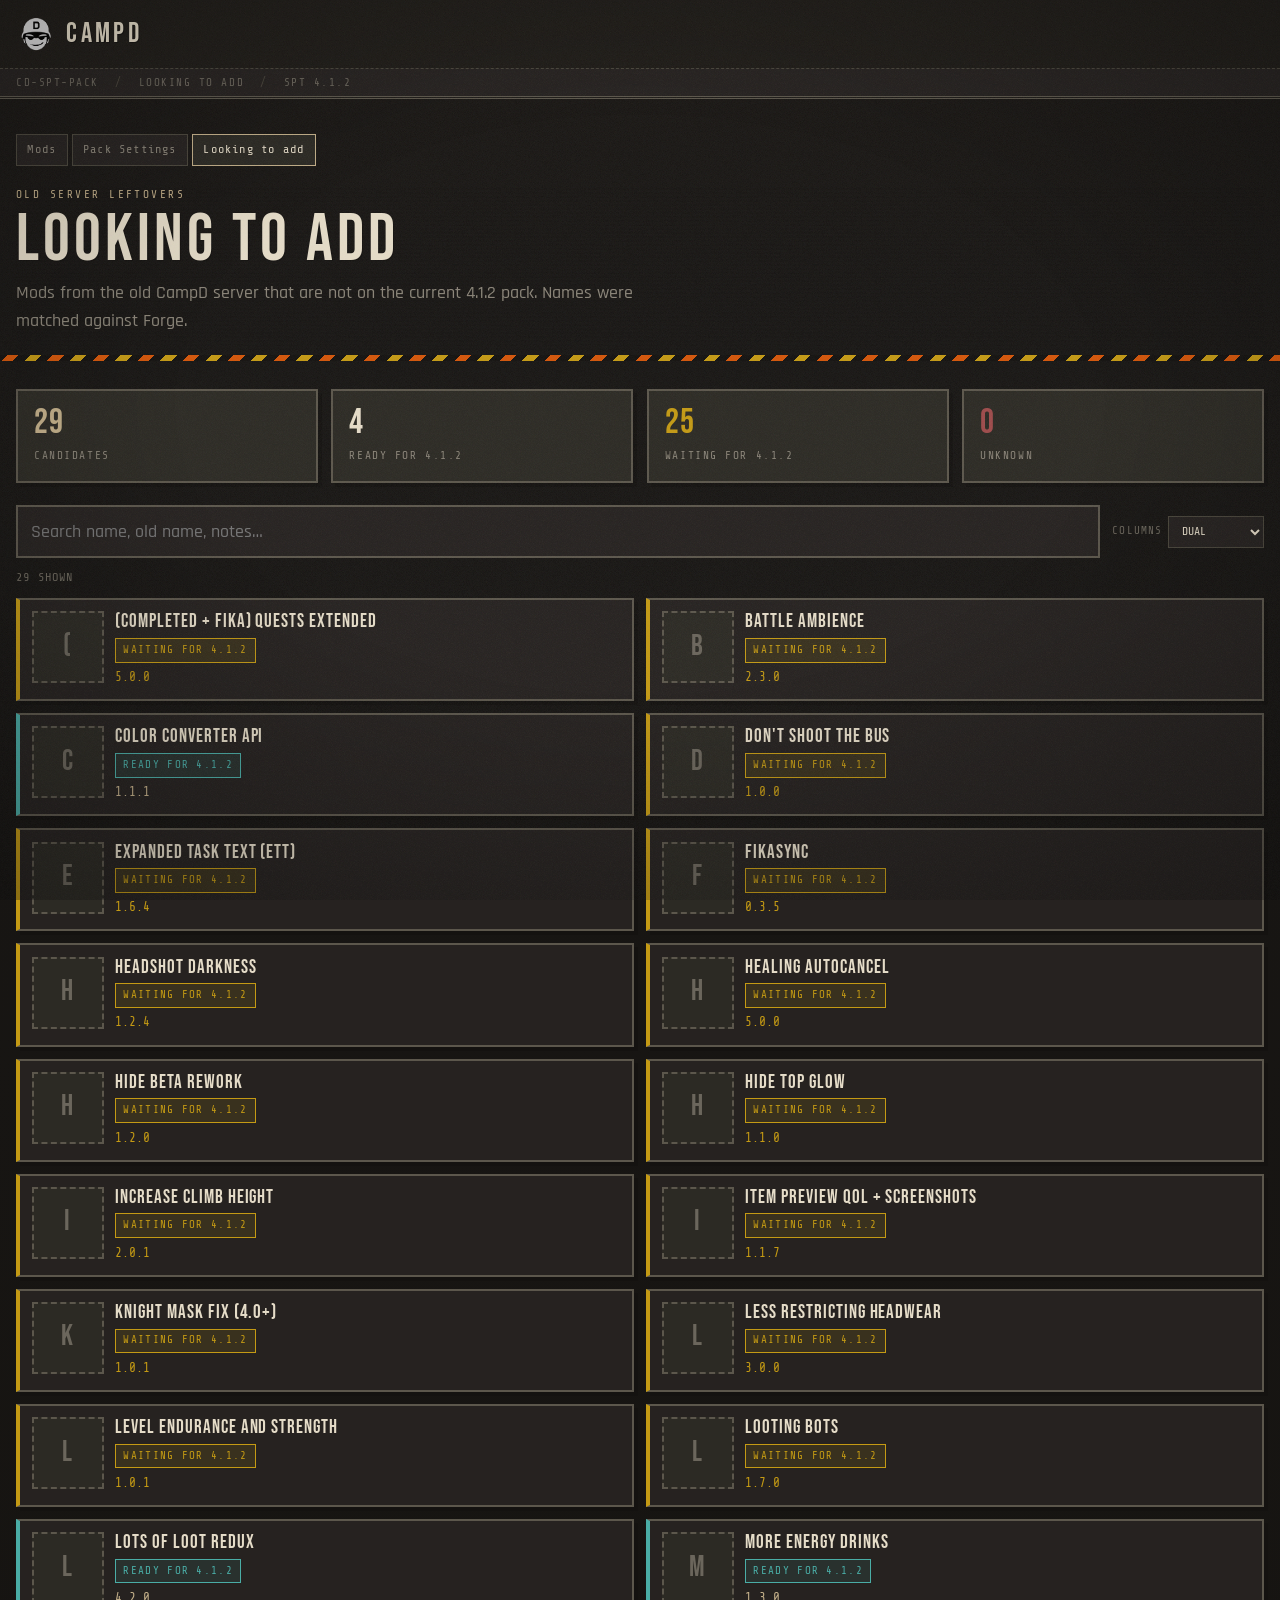
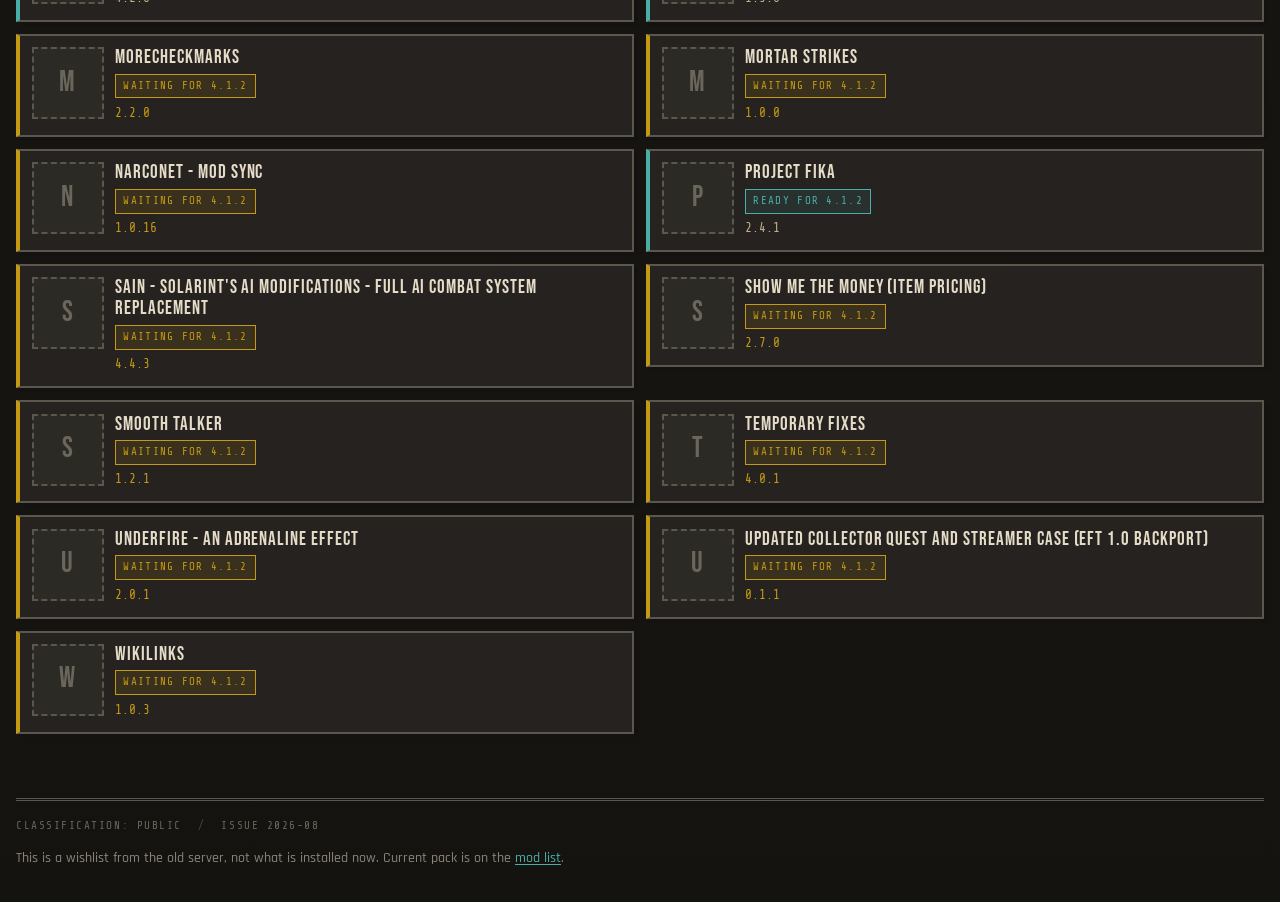
==== looking.html @ bf70bde8 "Add a compatibility-aware wishlist for old server mods." ====
<!DOCTYPE html>
<html lang="en">
  <head>
    <meta charset="utf-8" />
    <meta name="viewport" content="width=device-width, initial-scale=1" />
    <title>CampD SPT Pack — Looking to add</title>
    <meta name="description" content="Old CampD SPT mods that are not on the current 4.1.2 pack, matched against Forge." />
    <link rel="icon" href="assets/favicon.png" type="image/png" />
    <link rel="preconnect" href="https://fonts.googleapis.com" />
    <link rel="preconnect" href="https://fonts.gstatic.com" crossorigin />
    <link
      href="https://fonts.googleapis.com/css2?family=Bebas+Neue&family=Rajdhani:wght@400;500;600;700&family=Share+Tech+Mono&display=swap"
      rel="stylesheet"
    />
    <link rel="stylesheet" href="css/style.css" />
  </head>
  <body>
    <a class="skip-link" href="#main-content">Skip to main content</a>

    <header class="site-header">
      <div class="container header-inner">
        <a class="brand" href="https://campdegen.com/">
          <img class="brand-logo" src="assets/CampD_Logo_White.png" alt="" width="44" height="44" />
          <span class="brand__name">CampD</span>
        </a>
      </div>
      <p class="header-meta doc-meta">
        <span>CD-SPT-PACK</span>
        <span>Looking to add</span>
        <span id="spt-chip">SPT —</span>
      </p>
    </header>

    <main class="page" id="main-content">
      <nav class="pack-nav" aria-label="Pack">
        <a href="index.html">Mods</a>
        <a href="settings.html">Pack Settings</a>
        <a class="is-active" href="looking.html">Looking to add</a>
      </nav>

      <section class="hero">
        <p class="eyebrow">Old server leftovers</p>
        <h1>Looking to add</h1>
        <p class="lede" id="lede">
          Mods from the previous CampD server that are not on the current pack. Forge names were checked against the old list.
        </p>
      </section>

      <section class="stats" id="stats" aria-label="Looking-to-add summary">
        <div class="stat">
          <span class="stat-value" id="stat-total">—</span>
          <span class="stat-label">Candidates</span>
        </div>
        <div class="stat">
          <span class="stat-value is-ok" id="stat-compatible">—</span>
          <span class="stat-label">Ready for 4.1.2</span>
        </div>
        <div class="stat">
          <span class="stat-value is-warn" id="stat-waiting">—</span>
          <span class="stat-label">Waiting for 4.1.2</span>
        </div>
        <div class="stat">
          <span class="stat-value is-muted" id="stat-unknown">—</span>
          <span class="stat-label">Unknown</span>
        </div>
      </section>

      <section class="toolbar" aria-label="Filter looking-to-add mods">
        <label class="search">
          <span class="sr-only">Search looking-to-add mods</span>
          <input id="search" type="search" placeholder="Search name, old name, notes…" autocomplete="off" />
        </label>
        <div class="view-options">
          <label class="view-option">
            <span>Columns</span>
            <select id="columns">
              <option value="1">Single</option>
              <option value="2" selected>Dual</option>
              <option value="3">Triple</option>
            </select>
          </label>
        </div>
      </section>

      <p class="result-count" id="result-count"></p>

      <section id="catalog" class="catalog" data-columns="2" aria-live="polite"></section>
    </main>

    <footer class="foot">
      <p class="foot-meta doc-meta">
        <span>Classification: Public</span>
        <span>Issue 2026-08</span>
      </p>
      <p>This is a wishlist from the old server, not what is installed now. Current pack is on the <a href="index.html">mod list</a>.</p>
    </footer>

    <script src="js/looking.js" type="module"></script>
  </body>
</html>
---- css/style.css ----
@import url("themes/facility.css");
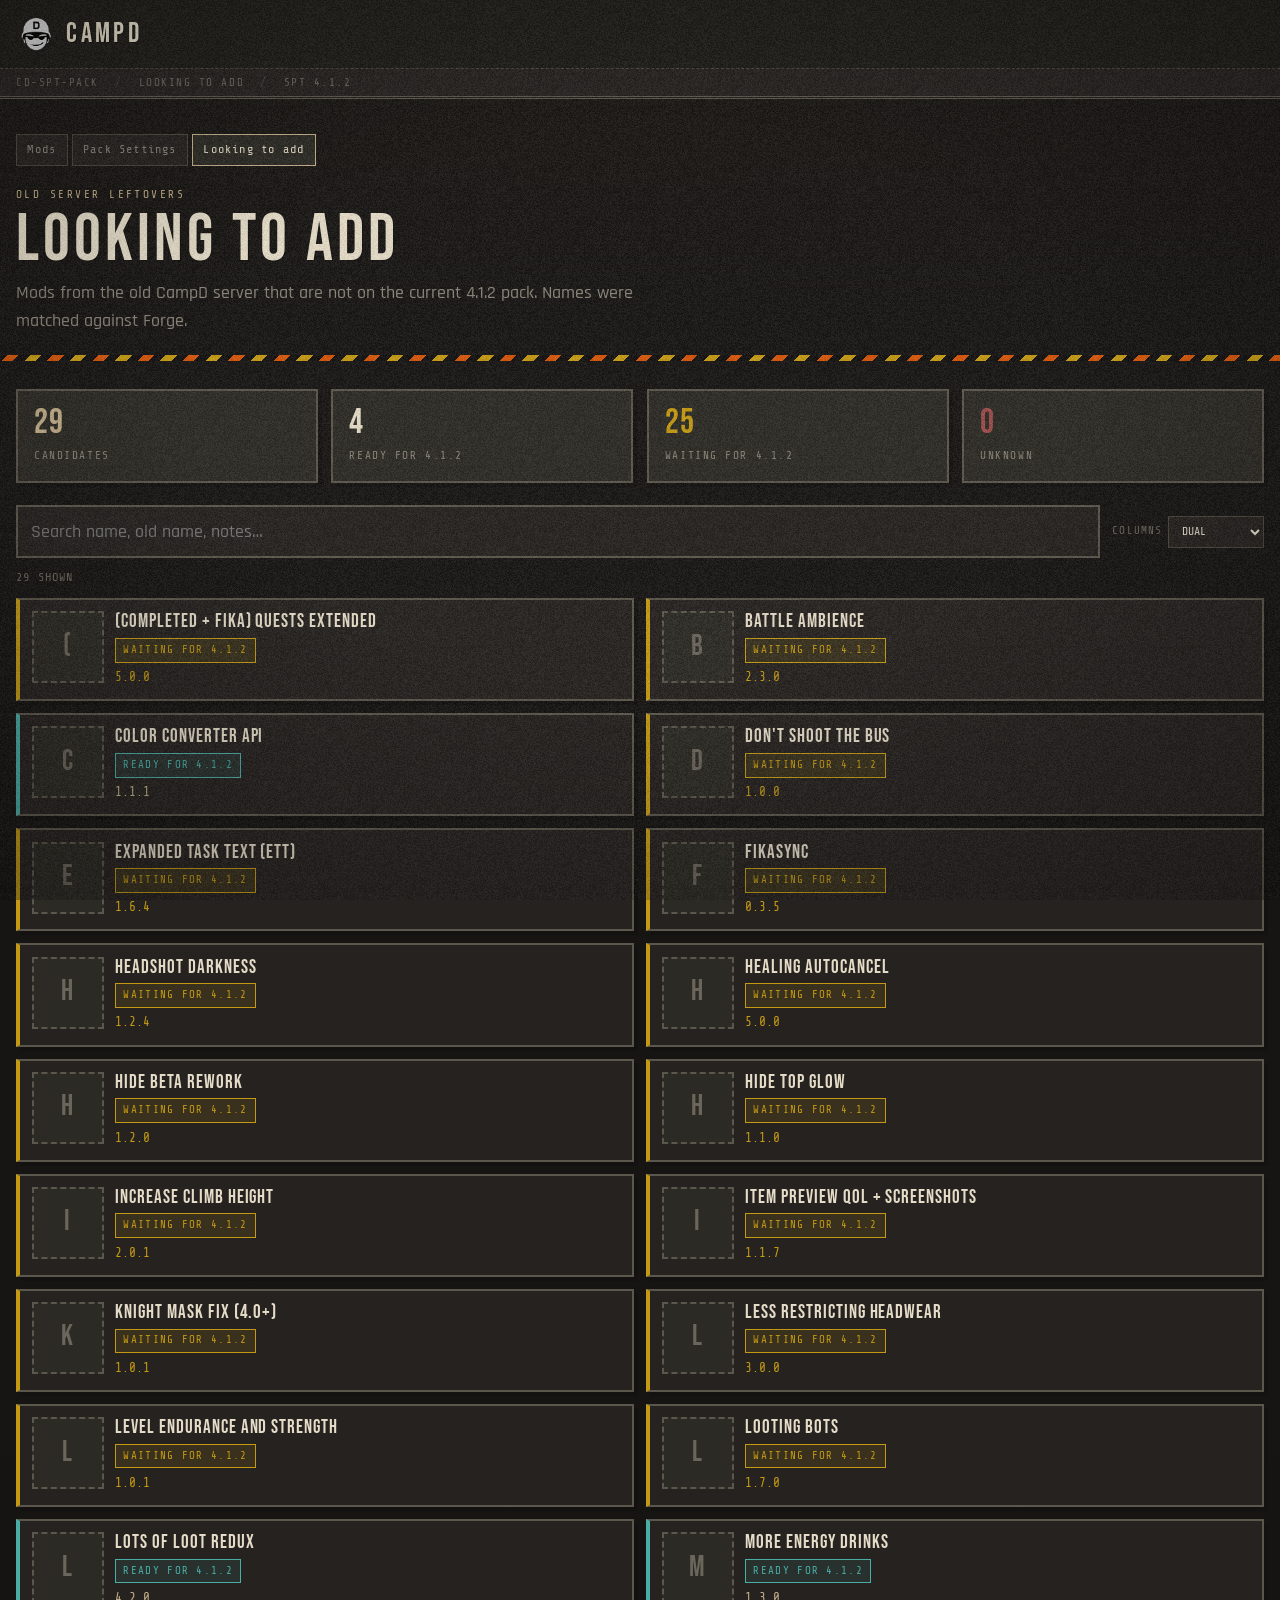
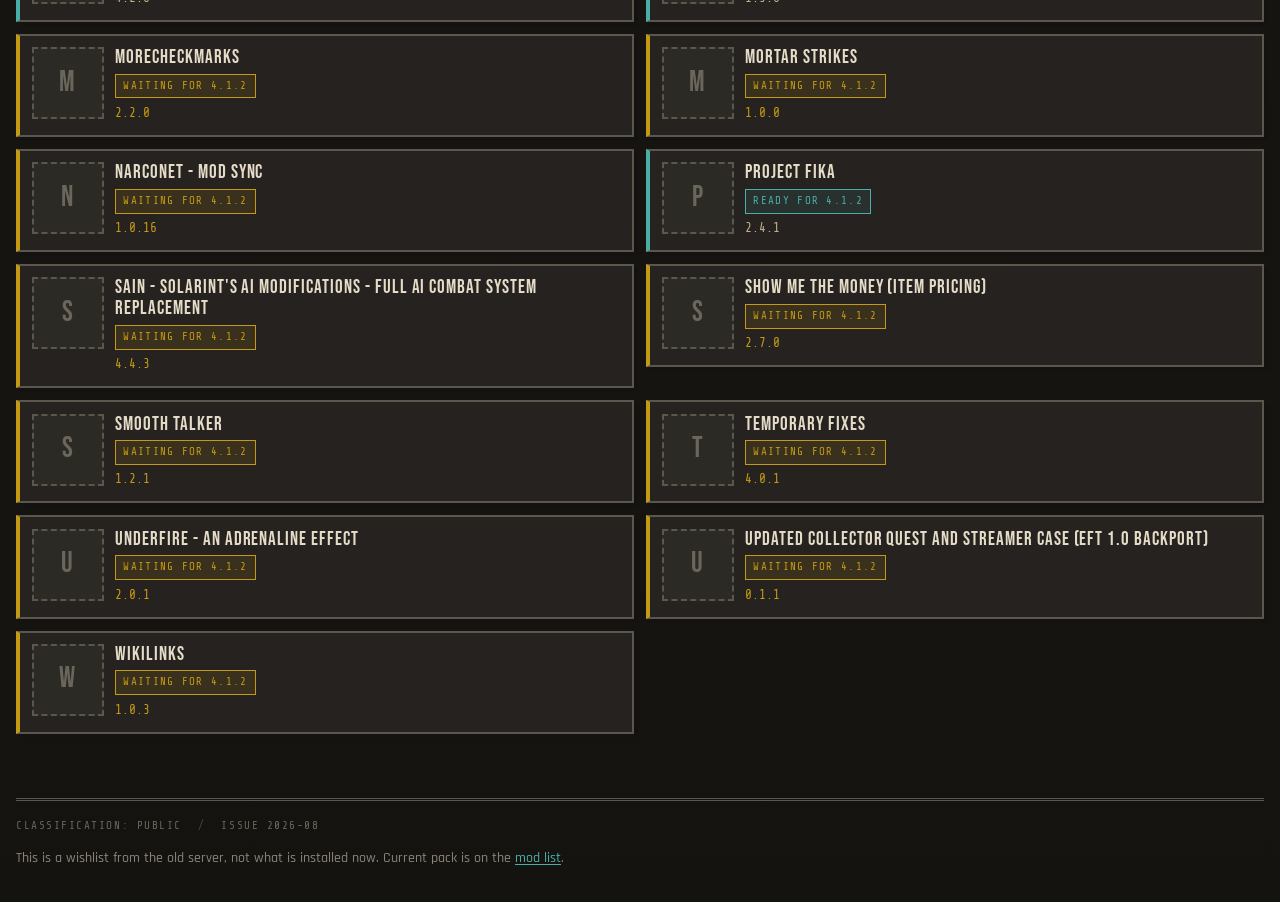
==== commit 7a3fc7e3: "Fix grain/vignette first-paint on pack pages. Replace SVG feTurbulence pseudo-elements with DOM over" ====
--- a/looking.html
+++ b/looking.html
@@ -12,9 +12,11 @@
       href="https://fonts.googleapis.com/css2?family=Bebas+Neue&family=Rajdhani:wght@400;500;600;700&family=Share+Tech+Mono&display=swap"
       rel="stylesheet"
     />
-    <link rel="stylesheet" href="css/style.css" />
+    <link rel="stylesheet" href="css/themes/facility.css" />
   </head>
   <body>
+    <div class="film-grain" aria-hidden="true"></div>
+    <div class="vignette" aria-hidden="true"></div>
     <a class="skip-link" href="#main-content">Skip to main content</a>
 
     <header class="site-header">
--- a/css/themes/facility.css
+++ b/css/themes/facility.css
@@ -0,0 +1,823 @@
+/* CampD facility theme — tokens from reference_data/colors.md / campdegen.com.
+   Pack HTML links this file directly to avoid an @import request chain. */
+
+:root {
+  /* Match campdegen.com css/styles.css aged palette (not the digital-native colors.md table). */
+  --bg-base: #181614;
+  --bg-paper: #1f1c18;
+  --bg-elevated: #262220;
+  --bg-panel: #2c2a24;
+  --text-primary: #e5dcc8;
+  --text-muted: #8a8478;
+  --text-faded: #6b665c;
+  --border: #4a463c;
+  --border-heavy: #5c574c;
+  --accent-warm: #c4b08a;
+  --accent-cta: #d4560a;
+  --accent-cta-hover: #c49a14;
+  --accent-link: #4aada6;
+  --accent-secondary: #3a5580;
+  --accent-danger: #9e4b4b;
+  --accent-highlight: #c49a14;
+  --ink: #141210;
+
+  --font-body: "Rajdhani", "Segoe UI", sans-serif;
+  --font-heading: "Bebas Neue", "Rajdhani", sans-serif;
+  --font-mono: "Share Tech Mono", "Courier New", monospace;
+
+  --max-width: 80rem;
+  --header-height: 4.25rem;
+  --shadow-print: 4px 4px 0 var(--ink);
+}
+
+*,
+*::before,
+*::after {
+  box-sizing: border-box;
+}
+
+html {
+  scroll-behavior: smooth;
+  color-scheme: dark;
+}
+
+body {
+  margin: 0;
+  min-height: 100vh;
+  background-color: var(--bg-base);
+  color: var(--text-primary);
+  font-family: var(--font-body);
+  font-size: 1.125rem;
+  font-weight: 500;
+  line-height: 1.55;
+  background-image: linear-gradient(180deg, #1a1714 0%, var(--bg-base) 12%, #151310 100%);
+}
+
+/* Film grain + vignette (analog wear).
+   Real overlay nodes + a PNG tile — SVG feTurbulence in a data-URI
+   often skips first paint in Chromium, leaving a cooler/bluer page
+   until refresh. Do not restore that SVG filter overlay. */
+.film-grain,
+.vignette {
+  position: fixed;
+  inset: 0;
+  pointer-events: none;
+  z-index: 9999;
+}
+
+.film-grain {
+  opacity: 0.07;
+  background-image: url("../../assets/grain.png");
+  background-repeat: repeat;
+  background-size: 180px 180px;
+}
+
+.vignette {
+  background: radial-gradient(
+    ellipse 90% 80% at 50% 45%,
+    transparent 40%,
+    rgba(0, 0, 0, 0.55) 100%
+  );
+  opacity: 0.65;
+}
+
+img {
+  max-width: 100%;
+  height: auto;
+  display: block;
+}
+
+a {
+  color: var(--accent-link);
+  text-decoration: underline;
+  text-decoration-thickness: 1px;
+  text-underline-offset: 0.15em;
+}
+
+a:hover {
+  color: var(--accent-warm);
+}
+
+a:focus-visible {
+  outline: 2px dashed var(--accent-highlight);
+  outline-offset: 3px;
+}
+
+code {
+  font-family: var(--font-mono);
+  font-size: 0.85em;
+  color: var(--text-primary);
+}
+
+.sr-only {
+  position: absolute;
+  width: 1px;
+  height: 1px;
+  padding: 0;
+  margin: -1px;
+  overflow: hidden;
+  clip: rect(0, 0, 0, 0);
+  border: 0;
+}
+
+.skip-link {
+  position: absolute;
+  left: -9999px;
+  top: 0;
+  z-index: 10001;
+  padding: 0.6rem 1rem;
+  background: var(--accent-cta);
+  color: var(--ink);
+  font-family: var(--font-mono);
+  font-size: 0.75rem;
+  text-decoration: none;
+  letter-spacing: 0.1em;
+  border: 2px solid var(--ink);
+  box-shadow: var(--shadow-print);
+}
+
+.skip-link:focus {
+  left: 1rem;
+  top: 1rem;
+}
+
+.container {
+  width: min(100% - 2rem, var(--max-width));
+  margin-inline: auto;
+}
+
+.site-header {
+  position: relative;
+  z-index: 100;
+  background: var(--bg-paper);
+  border-bottom: 3px double var(--border-heavy);
+}
+
+.header-inner {
+  display: flex;
+  align-items: center;
+  justify-content: space-between;
+  gap: 1rem;
+  min-height: var(--header-height);
+  padding-block: 0.4rem;
+}
+
+.header-meta {
+  padding: 0.3rem 1rem;
+  border-top: 1px dashed var(--border);
+  background: var(--bg-elevated);
+}
+
+.brand {
+  display: flex;
+  align-items: center;
+  gap: 0.65rem;
+  color: var(--text-primary);
+  text-decoration: none;
+  font-family: var(--font-heading);
+  font-size: 1.75rem;
+  font-weight: 400;
+  letter-spacing: 0.12em;
+  line-height: 1;
+  text-shadow: 1px 1px 0 var(--ink);
+}
+
+.brand:hover {
+  color: var(--accent-warm);
+  text-decoration: none;
+}
+
+.brand-logo {
+  width: 2.5rem;
+  height: 2.5rem;
+  object-fit: contain;
+  filter: contrast(1.05) brightness(0.92);
+  opacity: 0.92;
+}
+
+.pack-nav {
+  display: flex;
+  flex-wrap: wrap;
+  gap: 0.5rem 0.25rem;
+  margin: 0 0 1.25rem;
+}
+
+.pack-nav a {
+  display: block;
+  padding: 0.35rem 0.65rem;
+  color: var(--text-muted);
+  text-decoration: none;
+  font-family: var(--font-mono);
+  font-size: 0.75rem;
+  letter-spacing: 0.1em;
+  border: 1px solid var(--border);
+  background: var(--bg-elevated);
+}
+
+.pack-nav a:hover,
+.pack-nav a:focus-visible,
+.pack-nav a.is-active {
+  color: var(--text-primary);
+  text-decoration: none;
+  border-color: var(--accent-warm);
+  background: var(--bg-panel);
+}
+
+.doc-meta {
+  display: flex;
+  flex-wrap: wrap;
+  gap: 0.35rem 1rem;
+  margin: 0;
+  font-family: var(--font-mono);
+  font-size: 0.6875rem;
+  letter-spacing: 0.14em;
+  text-transform: uppercase;
+  color: var(--text-faded);
+}
+
+.doc-meta span:not(:last-child)::after {
+  content: "/";
+  margin-left: 1rem;
+  color: var(--border);
+}
+
+.classification {
+  display: inline-block;
+  padding: 0.12rem 0.55rem 0.18rem;
+  font-family: var(--font-mono);
+  font-size: 0.625rem;
+  letter-spacing: 0.18em;
+  text-transform: uppercase;
+  border: 2px solid currentColor;
+  background: color-mix(in srgb, currentColor 8%, transparent);
+  transform: rotate(-1.5deg);
+  box-shadow: 1px 1px 0 var(--ink);
+}
+
+.classification--internal {
+  color: var(--accent-warm);
+}
+
+.classification--field {
+  color: var(--accent-cta);
+}
+
+.page {
+  width: min(var(--max-width), calc(100% - 2rem));
+  margin: 0 auto;
+  padding: 2.2rem 0 4rem;
+}
+
+.hero {
+  position: relative;
+  padding-bottom: 1.4rem;
+  margin-bottom: 1.5rem;
+  border-bottom: 3px double var(--border-heavy);
+}
+
+.hero::before {
+  content: "";
+  position: absolute;
+  inset: 0 auto 6px 0;
+  right: 0;
+  background: repeating-linear-gradient(
+    0deg,
+    transparent,
+    transparent 2px,
+    rgba(0, 0, 0, 0.12) 2px,
+    rgba(0, 0, 0, 0.12) 4px
+  );
+  opacity: 0.35;
+  pointer-events: none;
+}
+
+.hero::after {
+  content: "";
+  position: absolute;
+  bottom: -3px;
+  left: 50%;
+  width: 100vw;
+  height: 6px;
+  margin-left: -50vw;
+  background: repeating-linear-gradient(
+    -45deg,
+    var(--accent-cta),
+    var(--accent-cta) 8px,
+    var(--ink) 8px,
+    var(--ink) 16px,
+    var(--accent-highlight) 16px,
+    var(--accent-highlight) 24px,
+    var(--ink) 24px,
+    var(--ink) 32px
+  );
+}
+
+.hero h1 {
+  position: relative;
+  margin: 0.2rem 0 0.55rem;
+  font-family: var(--font-heading);
+  font-size: clamp(2.6rem, 6vw, 4.2rem);
+  font-weight: 400;
+  letter-spacing: 0.06em;
+  text-transform: uppercase;
+  color: var(--text-primary);
+  line-height: 0.9;
+  text-shadow: 1px 1px 0 var(--ink);
+}
+
+.eyebrow {
+  position: relative;
+  margin: 0 0 0.45rem;
+  font-family: var(--font-mono);
+  font-size: 0.7rem;
+  letter-spacing: 0.22em;
+  text-transform: uppercase;
+  color: var(--accent-warm);
+}
+
+.lede {
+  position: relative;
+  margin: 0;
+  max-width: 42rem;
+  color: var(--text-muted);
+}
+
+.checked {
+  position: relative;
+  margin: 0.85rem 0 0;
+  font-family: var(--font-mono);
+  font-size: 0.75rem;
+  letter-spacing: 0.06em;
+  text-transform: uppercase;
+  color: var(--text-faded);
+}
+
+.stats {
+  display: grid;
+  grid-template-columns: repeat(4, 1fr);
+  gap: 0.85rem;
+  margin: 1.75rem 0 1.4rem;
+}
+
+.stat {
+  padding: 0.9rem 1rem 0.8rem;
+  background: var(--bg-panel);
+  border: 2px solid var(--border-heavy);
+  box-shadow: var(--shadow-print);
+}
+
+.stat-value {
+  display: block;
+  font-family: var(--font-heading);
+  font-size: 2.2rem;
+  font-weight: 400;
+  line-height: 1;
+  letter-spacing: 0.04em;
+  color: var(--accent-warm);
+}
+
+.stat-value.is-ok {
+  color: var(--text-primary);
+}
+
+.stat-value.is-warn {
+  color: var(--accent-highlight);
+}
+
+.stat-value.is-muted {
+  color: var(--accent-danger);
+}
+
+.stat-label {
+  font-family: var(--font-mono);
+  font-size: 0.7rem;
+  letter-spacing: 0.14em;
+  text-transform: uppercase;
+  color: var(--text-muted);
+}
+
+.toolbar {
+  display: flex;
+  flex-wrap: wrap;
+  gap: 0.75rem;
+  align-items: center;
+  margin-bottom: 0.6rem;
+}
+
+.search {
+  flex: 1 1 16rem;
+}
+
+.search input {
+  width: 100%;
+  padding: 0.65rem 0.8rem;
+  border: 2px solid var(--border-heavy);
+  background: var(--bg-elevated);
+  color: var(--text-primary);
+  font: inherit;
+  outline: none;
+}
+
+.search input:focus {
+  border-color: var(--accent-highlight);
+}
+
+.filters {
+  display: flex;
+  flex-wrap: wrap;
+  gap: 0.35rem;
+}
+
+.filter {
+  padding: 0.45rem 0.7rem;
+  border: 1px solid var(--border);
+  background: var(--bg-elevated);
+  color: var(--text-muted);
+  font-family: var(--font-mono);
+  font-size: 0.72rem;
+  letter-spacing: 0.12em;
+  text-transform: uppercase;
+  cursor: pointer;
+}
+
+.filter:hover,
+.filter.is-active {
+  color: var(--text-primary);
+  border-color: var(--accent-warm);
+  background: var(--bg-panel);
+}
+
+.view-options {
+  display: flex;
+  flex-wrap: wrap;
+  gap: 0.5rem;
+  margin-left: auto;
+}
+
+.view-option {
+  display: flex;
+  align-items: center;
+  gap: 0.4rem;
+  font-family: var(--font-mono);
+  font-size: 0.68rem;
+  letter-spacing: 0.1em;
+  text-transform: uppercase;
+  color: var(--text-faded);
+}
+
+.view-option select {
+  min-height: 2rem;
+  padding: 0.3rem 1.8rem 0.3rem 0.55rem;
+  border: 1px solid var(--border);
+  border-radius: 0;
+  background: var(--bg-elevated);
+  color: var(--text-primary);
+  font-family: var(--font-mono);
+  font-size: 0.72rem;
+  text-transform: uppercase;
+  cursor: pointer;
+}
+
+.view-option select:hover,
+.view-option select:focus-visible {
+  border-color: var(--accent-warm);
+  outline: none;
+}
+
+.result-count {
+  margin: 0 0 0.75rem;
+  font-family: var(--font-mono);
+  font-size: 0.75rem;
+  letter-spacing: 0.1em;
+  text-transform: uppercase;
+  color: var(--text-faded);
+}
+
+.catalog {
+  display: grid;
+  grid-template-columns: 1fr;
+  grid-auto-flow: row;
+  gap: 0.75rem;
+  align-items: start;
+}
+
+@media (min-width: 720px) {
+  .catalog[data-columns="2"] {
+    grid-template-columns: repeat(2, minmax(0, 1fr));
+  }
+
+  .catalog[data-columns="3"] {
+    grid-template-columns: repeat(3, minmax(0, 1fr));
+  }
+}
+
+.mod {
+  min-width: 0;
+  background: var(--bg-elevated);
+  border: 2px solid var(--border-heavy);
+  box-shadow: var(--shadow-print);
+}
+
+.mod.is-update {
+  border-left: 4px solid var(--accent-highlight);
+}
+
+.mod.is-ahead {
+  border-left: 4px solid var(--accent-link);
+}
+
+.mod.is-unknown {
+  border-left: 4px solid var(--accent-danger);
+}
+
+.mod-head {
+  display: grid;
+  grid-template-columns: 4.5rem minmax(0, 1fr);
+  gap: 0.7rem;
+  align-items: start;
+  width: 100%;
+  padding: 0.7rem 0.75rem;
+  background: transparent;
+  border: 0;
+  color: inherit;
+  font: inherit;
+  text-align: left;
+  cursor: pointer;
+}
+
+.mod-head:hover {
+  background: var(--bg-panel);
+}
+
+.mod-head:focus-visible {
+  outline: 2px dashed var(--accent-highlight);
+  outline-offset: -3px;
+}
+
+.mod-icon {
+  display: grid;
+  place-items: center;
+  width: 4.5rem;
+  height: 4.5rem;
+  overflow: hidden;
+  border: 2px solid var(--border-heavy);
+  background: var(--bg-panel);
+  flex-shrink: 0;
+}
+
+.mod-icon img {
+  width: 100%;
+  height: 100%;
+  max-width: none;
+  object-fit: cover;
+}
+
+.mod-icon.is-missing {
+  border-style: dashed;
+}
+
+.mod-icon-fallback {
+  font-family: var(--font-heading);
+  font-size: 1.8rem;
+  letter-spacing: 0.06em;
+  color: var(--text-faded);
+  line-height: 1;
+}
+
+.mod-copy {
+  display: flex;
+  flex-direction: column;
+  gap: 0.35rem;
+  min-width: 0;
+}
+
+.mod-head-row {
+  display: flex;
+  flex-wrap: wrap;
+  gap: 0.4rem;
+  align-items: center;
+}
+
+.side {
+  min-width: 5.1rem;
+  padding: 0.12rem 0.4rem 0.18rem;
+  border: 2px solid currentColor;
+  font-family: var(--font-mono);
+  font-size: 0.62rem;
+  letter-spacing: 0.14em;
+  text-transform: uppercase;
+  text-align: center;
+  background: color-mix(in srgb, currentColor 8%, transparent);
+  transform: rotate(-1deg);
+}
+
+.side-server {
+  color: var(--accent-warm);
+}
+
+.side-both {
+  color: var(--accent-secondary);
+}
+
+.side-client {
+  color: var(--accent-link);
+}
+
+.side-special {
+  color: var(--accent-highlight);
+}
+
+.mod-name {
+  font-family: var(--font-heading);
+  font-size: 1.2rem;
+  font-weight: 400;
+  letter-spacing: 0.05em;
+  text-transform: uppercase;
+  color: var(--text-primary);
+  line-height: 1.1;
+}
+
+.versions {
+  display: flex;
+  align-items: baseline;
+  gap: 0.45rem;
+  font-family: var(--font-mono);
+  font-size: 0.8rem;
+  white-space: nowrap;
+}
+
+.ver-installed {
+  color: var(--text-primary);
+}
+
+.ver-arrow {
+  color: var(--text-muted);
+}
+
+.ver-latest {
+  color: var(--accent-warm);
+}
+
+.mod.is-update .ver-latest {
+  color: var(--accent-highlight);
+}
+
+.badge {
+  min-width: 0;
+  padding: 0.18rem 0.45rem;
+  font-family: var(--font-mono);
+  font-size: 0.68rem;
+  letter-spacing: 0.12em;
+  text-transform: uppercase;
+  text-align: center;
+  border: 1px solid currentColor;
+}
+
+.badge-current {
+  color: var(--text-muted);
+  background: transparent;
+}
+
+.badge-update {
+  color: var(--accent-highlight);
+  background: color-mix(in srgb, var(--accent-highlight) 12%, transparent);
+}
+
+.badge-ahead {
+  color: var(--accent-link);
+  background: color-mix(in srgb, var(--accent-link) 10%, transparent);
+}
+
+.badge-unknown {
+  color: var(--accent-danger);
+  background: color-mix(in srgb, var(--accent-danger) 12%, transparent);
+}
+
+.mod-body {
+  display: none;
+  padding: 0 0.95rem 0.95rem;
+  border-top: 1px dashed var(--border);
+}
+
+.mod.is-open .mod-body {
+  display: block;
+}
+
+.mod-body p {
+  margin: 0.75rem 0 0;
+}
+
+.mod-meta {
+  display: flex;
+  flex-wrap: wrap;
+  gap: 0.75rem 1.25rem;
+  margin-top: 0.85rem;
+  font-size: 0.9rem;
+  color: var(--text-muted);
+}
+
+.settings-note {
+  margin-top: 0.85rem;
+  padding: 0.7rem 0.8rem;
+  background: var(--bg-panel);
+  border-left: 3px solid var(--accent-highlight);
+}
+
+.settings-note strong {
+  display: block;
+  margin-bottom: 0.2rem;
+  font-family: var(--font-mono);
+  font-size: 0.7rem;
+  letter-spacing: 0.14em;
+  text-transform: uppercase;
+  color: var(--accent-highlight);
+}
+
+.settings-root {
+  display: flex;
+  flex-direction: column;
+  gap: 1.5rem;
+}
+
+.settings-section {
+  background: var(--bg-elevated);
+  border: 2px solid var(--border-heavy);
+  box-shadow: var(--shadow-print);
+}
+
+.settings-section h2 {
+  margin: 0;
+  padding: 0.75rem 1rem 0.55rem;
+  font-family: var(--font-heading);
+  font-size: 1.7rem;
+  font-weight: 400;
+  letter-spacing: 0.08em;
+  text-transform: uppercase;
+  border-bottom: 3px double var(--border-heavy);
+}
+
+.settings-blurb {
+  margin: 0;
+  padding: 0.8rem 1rem 0.2rem;
+  color: var(--text-muted);
+}
+
+.setting-group {
+  padding: 0.9rem 1rem;
+  border-top: 1px dashed var(--border);
+}
+
+.setting-group h3 {
+  margin: 0 0 0.35rem;
+  font-family: var(--font-mono);
+  font-size: 0.8rem;
+  letter-spacing: 0.12em;
+  text-transform: uppercase;
+  color: var(--accent-warm);
+}
+
+.setting-group p {
+  margin: 0;
+  white-space: pre-wrap;
+}
+
+.setting-group.is-empty p {
+  color: var(--text-muted);
+  font-style: italic;
+}
+
+.empty {
+  padding: 1.5rem;
+  border: 1px dashed var(--border);
+  color: var(--text-muted);
+  text-align: center;
+}
+
+.foot {
+  width: min(var(--max-width), calc(100% - 2rem));
+  margin: 0 auto 2rem;
+  padding-top: 1rem;
+  border-top: 3px double var(--border-heavy);
+  color: var(--text-muted);
+  font-size: 0.88rem;
+}
+
+.foot-meta {
+  margin: 0 0 0.5rem;
+}
+
+@media (max-width: 800px) {
+  .stats {
+    grid-template-columns: 1fr 1fr;
+  }
+}
+
+@media (prefers-reduced-motion: reduce) {
+  html {
+    scroll-behavior: auto;
+  }
+
+  .film-grain {
+    opacity: 0.03;
+  }
+}
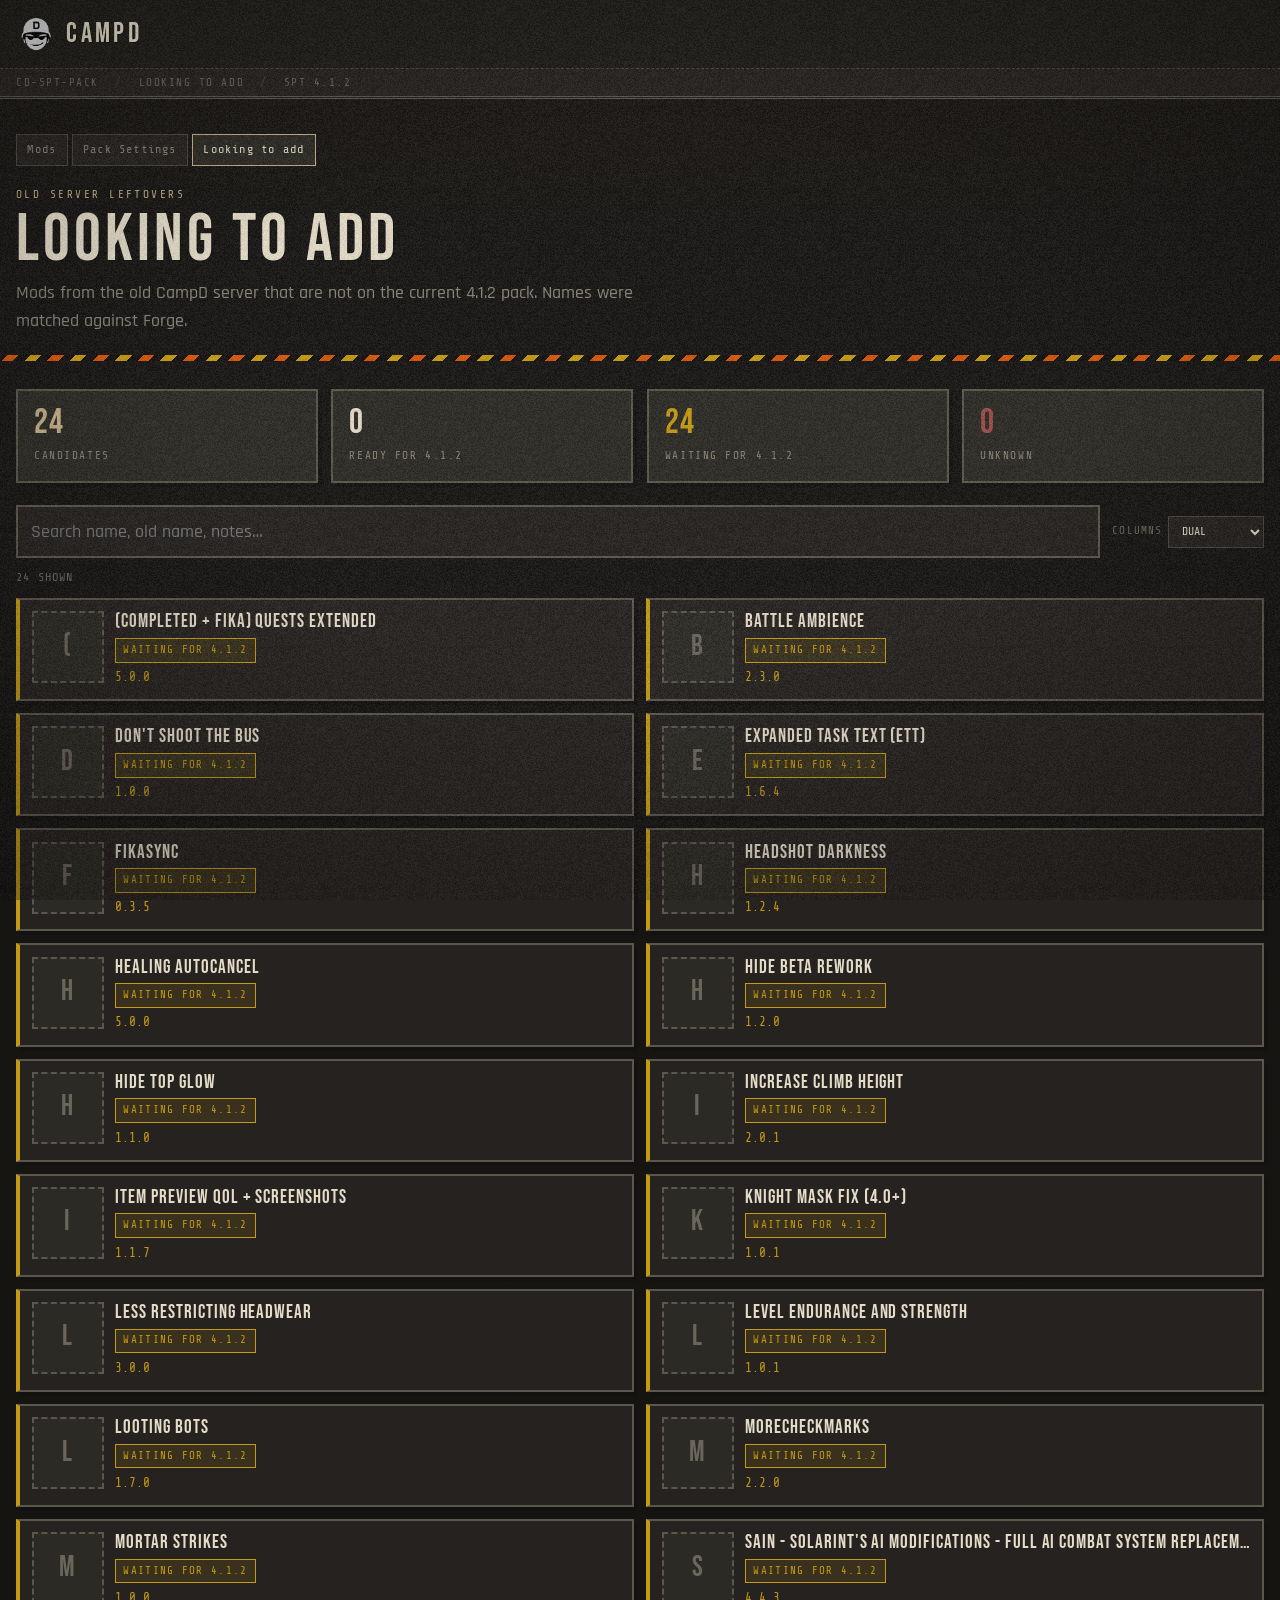
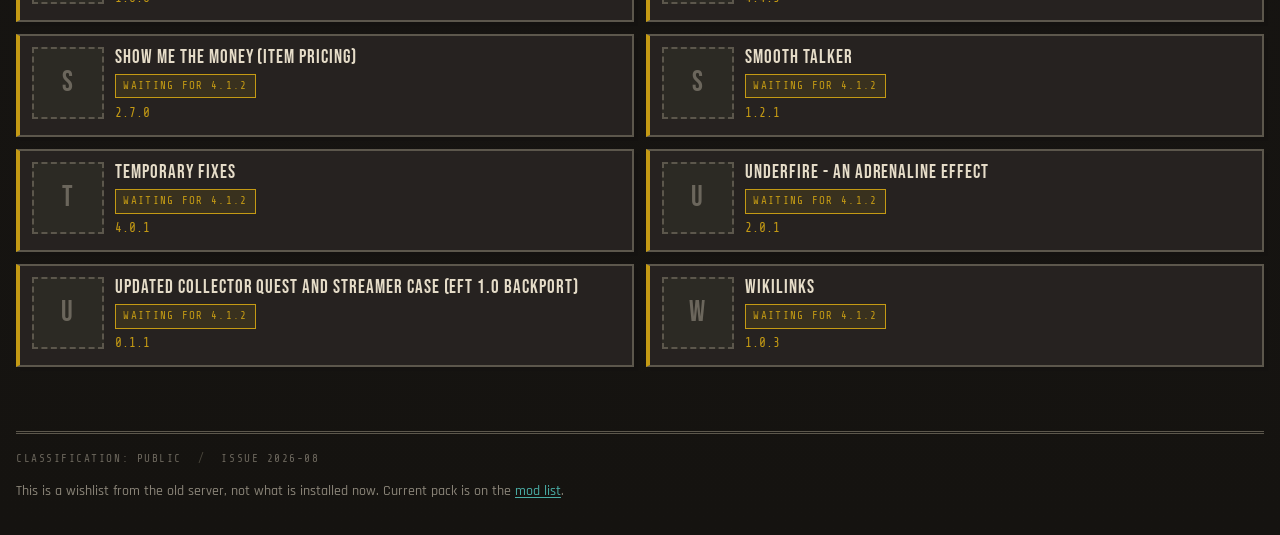
==== commit 0f1180a3: "Keep catalog rows aligned with truncated titles and a details dialog. Long names no longer wrap the " ====
--- a/looking.html
+++ b/looking.html
@@ -89,6 +89,13 @@
       <section id="catalog" class="catalog" data-columns="2" aria-live="polite"></section>
     </main>
 
+    <dialog class="mod-dialog" id="mod-dialog" aria-labelledby="mod-dialog-title">
+      <div class="mod-dialog-sheet">
+        <button class="mod-dialog-close" type="button">Close</button>
+        <div class="mod-dialog-main"></div>
+      </div>
+    </dialog>
+
     <footer class="foot">
       <p class="foot-meta doc-meta">
         <span>Classification: Public</span>
--- a/css/themes/facility.css
+++ b/css/themes/facility.css
@@ -396,6 +396,98 @@
   color: var(--text-muted);
 }
 
+.tool-card {
+  position: relative;
+  display: grid;
+  grid-template-columns: auto 1fr;
+  gap: 1rem;
+  align-items: stretch;
+  margin: 0 0 1.5rem;
+  padding: 1rem 3.2rem 1.05rem 1.1rem;
+  background: var(--bg-panel);
+  border: 2px solid var(--border-heavy);
+  box-shadow: var(--shadow-print);
+}
+
+.tool-card-icon {
+  height: 0;
+  min-height: 100%;
+  width: auto;
+  object-fit: contain;
+  filter: contrast(1.05) brightness(0.92);
+}
+
+.tool-card-copy {
+  min-width: 0;
+}
+
+.tool-card-copy .eyebrow {
+  margin-bottom: 0.25rem;
+}
+
+.tool-card-copy h2 {
+  margin: 0 0 0.4rem;
+  font-family: var(--font-heading);
+  font-size: 1.85rem;
+  font-weight: 400;
+  letter-spacing: 0.08em;
+  text-transform: uppercase;
+  line-height: 0.95;
+  text-shadow: 1px 1px 0 var(--ink);
+}
+
+.tool-card-copy p {
+  margin: 0 0 0.85rem;
+  max-width: 42rem;
+  color: var(--text-muted);
+}
+
+.tool-card-actions {
+  display: flex;
+  flex-wrap: wrap;
+  gap: 0.5rem;
+}
+
+.tool-btn {
+  display: inline-block;
+  padding: 0.4rem 0.75rem;
+  border: 1px solid var(--border);
+  background: var(--bg-elevated);
+  color: var(--text-primary);
+  text-decoration: none;
+  font-family: var(--font-mono);
+  font-size: 0.75rem;
+  letter-spacing: 0.1em;
+  text-transform: uppercase;
+}
+
+.tool-btn:hover,
+.tool-btn:focus-visible {
+  color: var(--accent-warm);
+  text-decoration: none;
+  border-color: var(--accent-warm);
+  background: var(--bg-panel);
+}
+
+.tool-btn.is-secondary {
+  color: var(--text-muted);
+}
+
+.tool-card-github {
+  position: absolute;
+  right: 0.7rem;
+  bottom: 0.65rem;
+  display: flex;
+  color: var(--text-faded);
+  text-decoration: none;
+}
+
+.tool-card-github:hover,
+.tool-card-github:focus-visible {
+  color: var(--accent-warm);
+  text-decoration: none;
+}
+
 .toolbar {
   display: flex;
   flex-wrap: wrap;
@@ -628,6 +720,8 @@
 }
 
 .mod-name {
+  min-width: 0;
+  overflow: hidden;
   font-family: var(--font-heading);
   font-size: 1.2rem;
   font-weight: 400;
@@ -635,6 +729,8 @@
   text-transform: uppercase;
   color: var(--text-primary);
   line-height: 1.1;
+  white-space: nowrap;
+  text-overflow: ellipsis;
 }
 
 .versions {
@@ -693,18 +789,74 @@
   background: color-mix(in srgb, var(--accent-danger) 12%, transparent);
 }
 
-.mod-body {
-  display: none;
-  padding: 0 0.95rem 0.95rem;
-  border-top: 1px dashed var(--border);
-}
-
-.mod.is-open .mod-body {
-  display: block;
-}
-
-.mod-body p {
-  margin: 0.75rem 0 0;
+.mod-dialog {
+  width: min(42rem, calc(100% - 2rem));
+  max-height: calc(100% - 2rem);
+  padding: 0;
+  overflow: auto;
+  border: 2px solid var(--border-heavy);
+  background: var(--bg-elevated);
+  color: var(--text-primary);
+  box-shadow: var(--shadow-print);
+}
+
+.mod-dialog::backdrop {
+  background: rgba(12, 10, 8, 0.72);
+}
+
+.mod-dialog-sheet {
+  position: relative;
+  padding: 1.15rem 1.2rem 1.25rem;
+}
+
+.mod-dialog-close {
+  position: absolute;
+  top: 0.7rem;
+  right: 0.7rem;
+  padding: 0.28rem 0.5rem;
+  border: 1px solid var(--border);
+  background: var(--bg-panel);
+  color: var(--text-muted);
+  font-family: var(--font-mono);
+  font-size: 0.68rem;
+  letter-spacing: 0.12em;
+  text-transform: uppercase;
+  cursor: pointer;
+}
+
+.mod-dialog-close:hover,
+.mod-dialog-close:focus-visible {
+  color: var(--accent-warm);
+  border-color: var(--accent-warm);
+}
+
+.mod-dialog-head {
+  display: grid;
+  grid-template-columns: 5.5rem minmax(0, 1fr);
+  gap: 0.85rem;
+  align-items: start;
+  margin-bottom: 0.9rem;
+  padding-right: 4.2rem;
+}
+
+.mod-dialog-head .mod-icon {
+  width: 5.5rem;
+  height: 5.5rem;
+}
+
+.mod-dialog-title {
+  margin: 0 0 0.4rem;
+  font-family: var(--font-heading);
+  font-size: 1.7rem;
+  font-weight: 400;
+  letter-spacing: 0.05em;
+  text-transform: uppercase;
+  line-height: 1.05;
+  text-shadow: 1px 1px 0 var(--ink);
+}
+
+.mod-dialog-main p {
+  margin: 0;
 }
 
 .mod-meta {
@@ -810,6 +962,16 @@
   .stats {
     grid-template-columns: 1fr 1fr;
   }
+
+  .tool-card {
+    grid-template-columns: 1fr;
+  }
+
+  .tool-card-icon {
+    height: 4rem;
+    min-height: 0;
+    width: 4rem;
+  }
 }
 
 @media (prefers-reduced-motion: reduce) {
